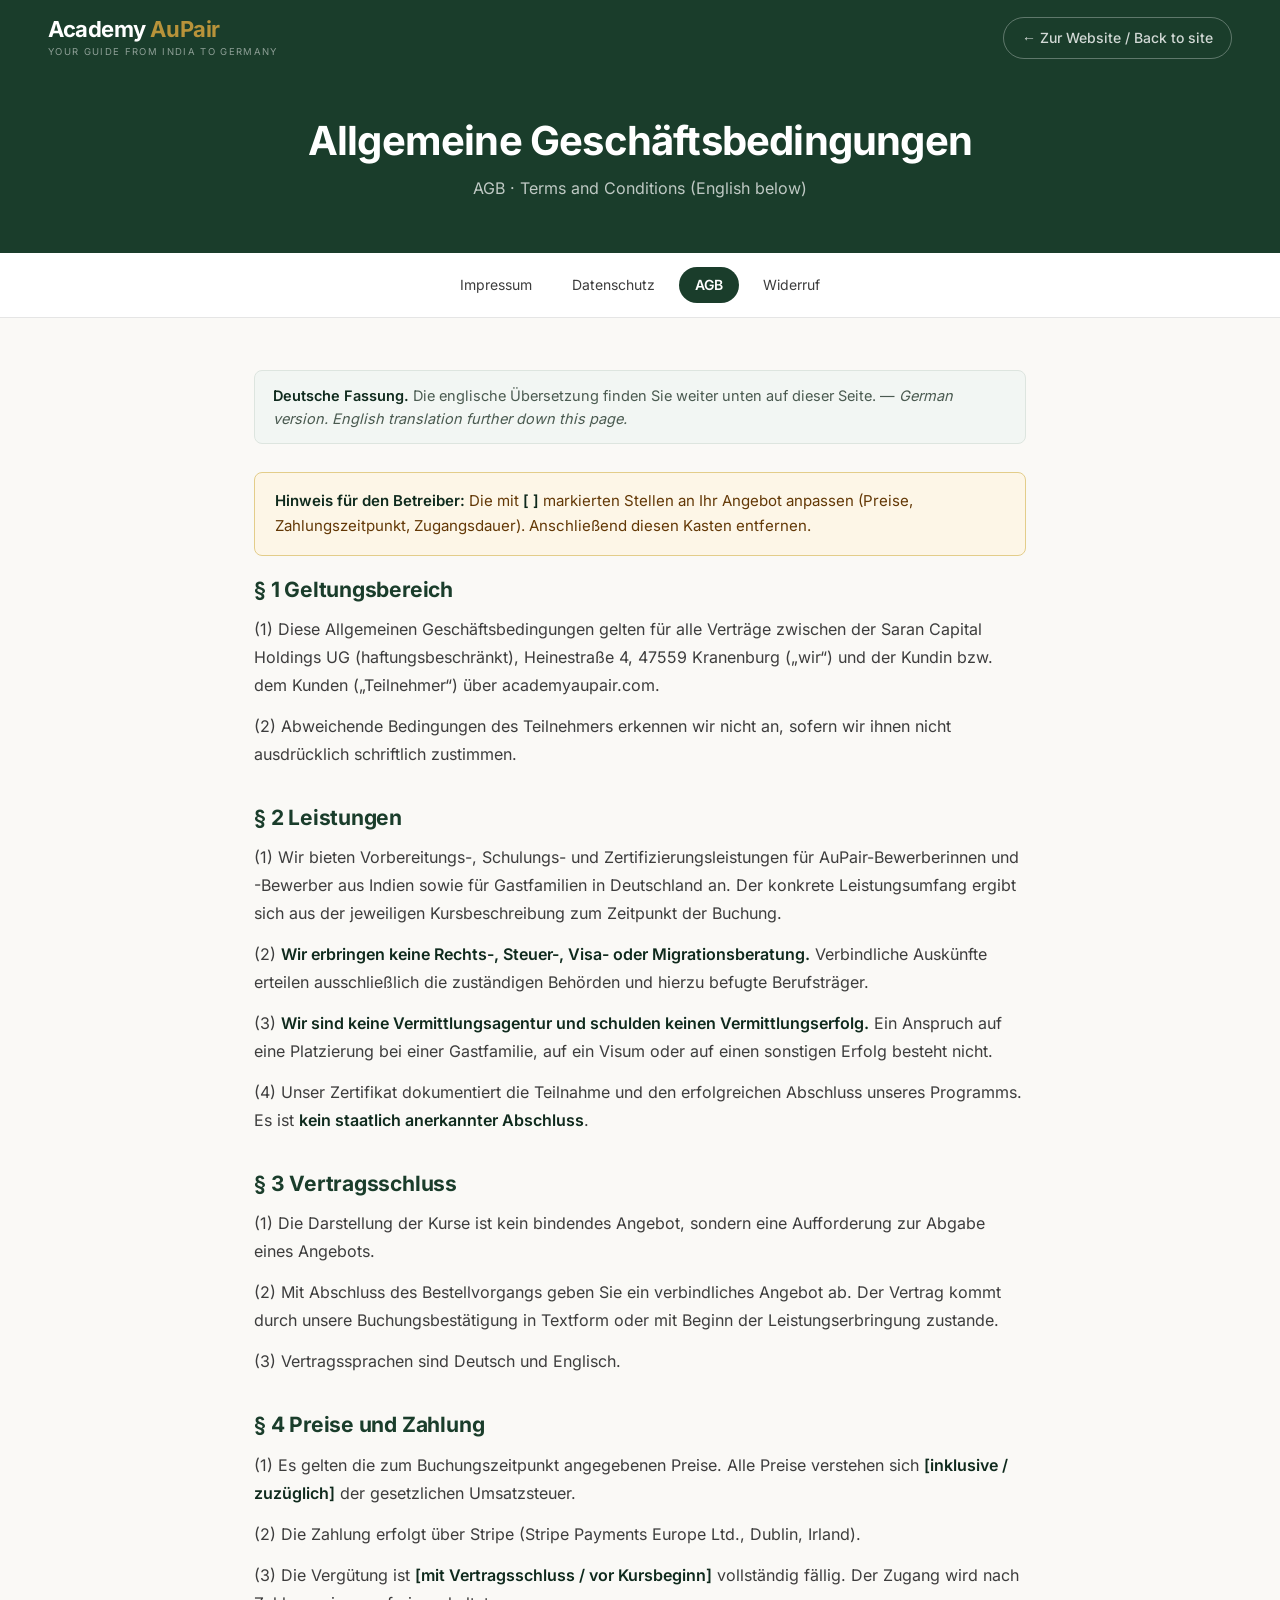
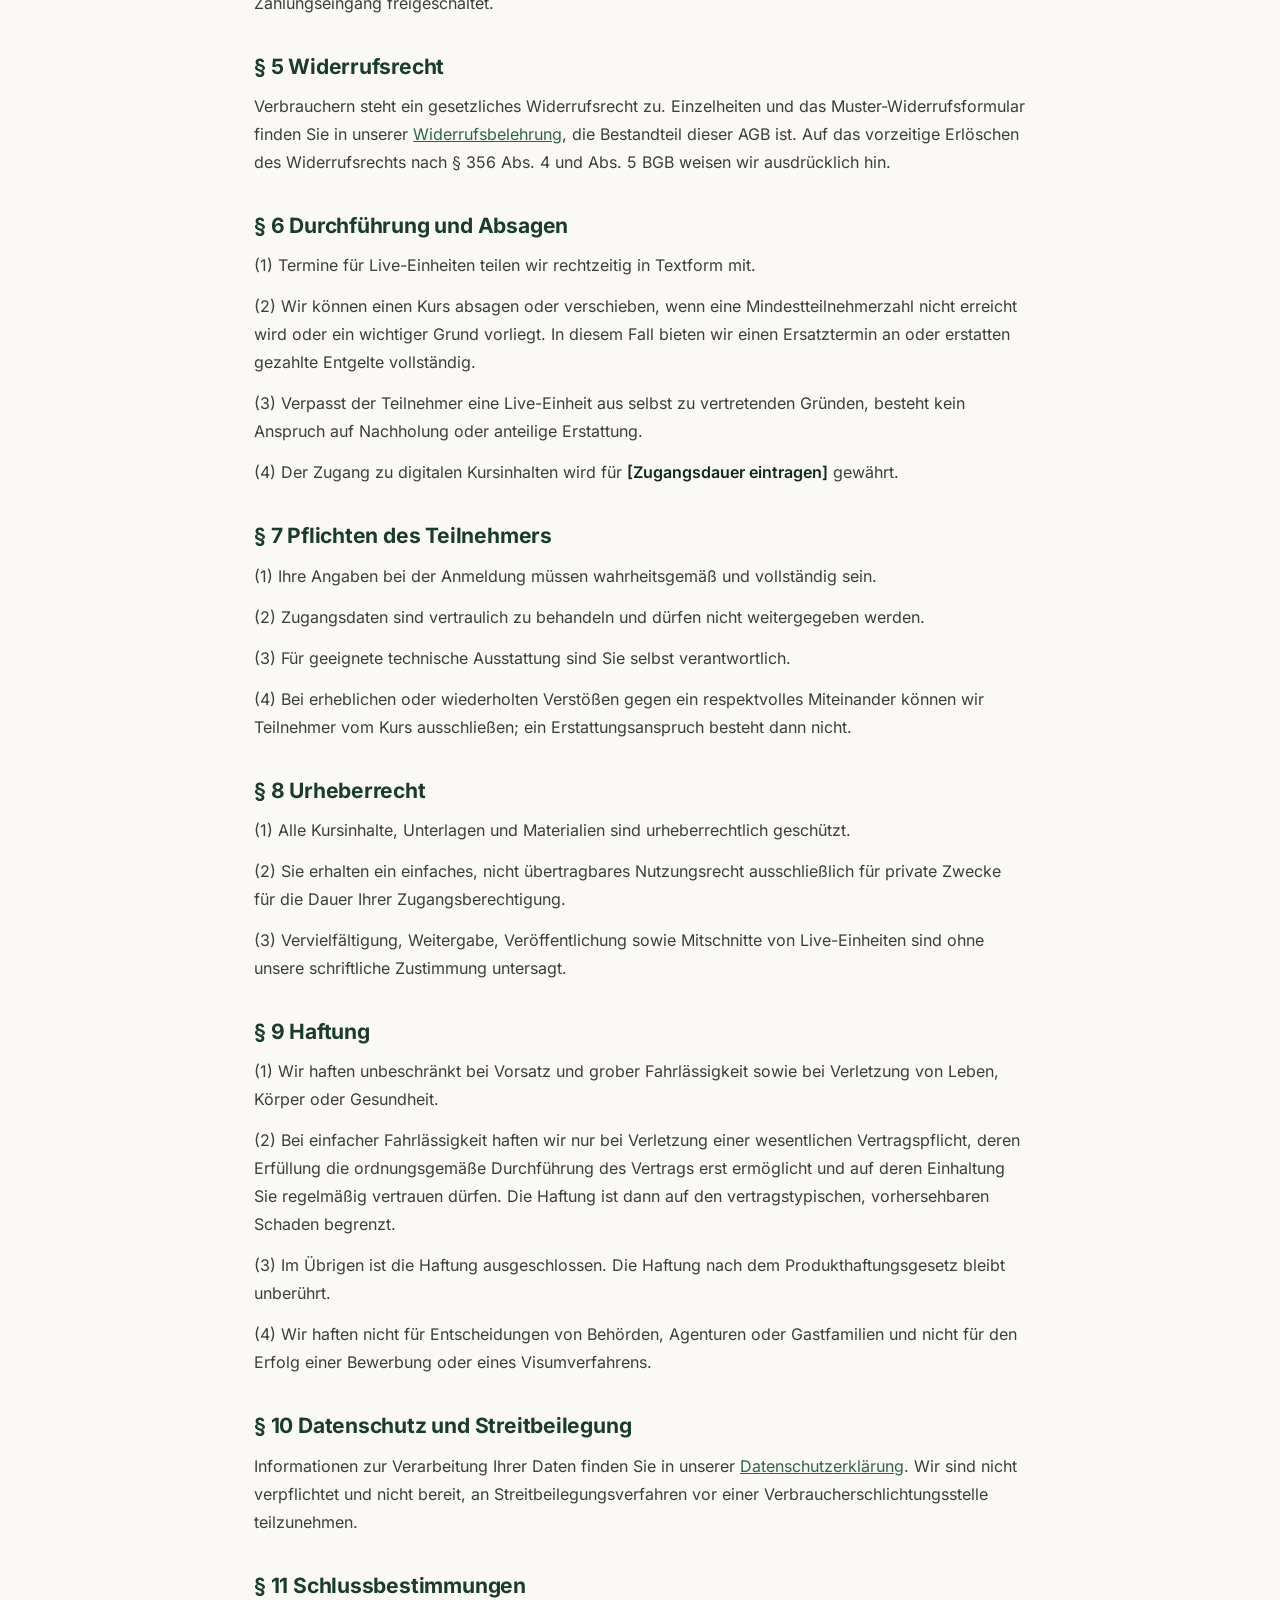
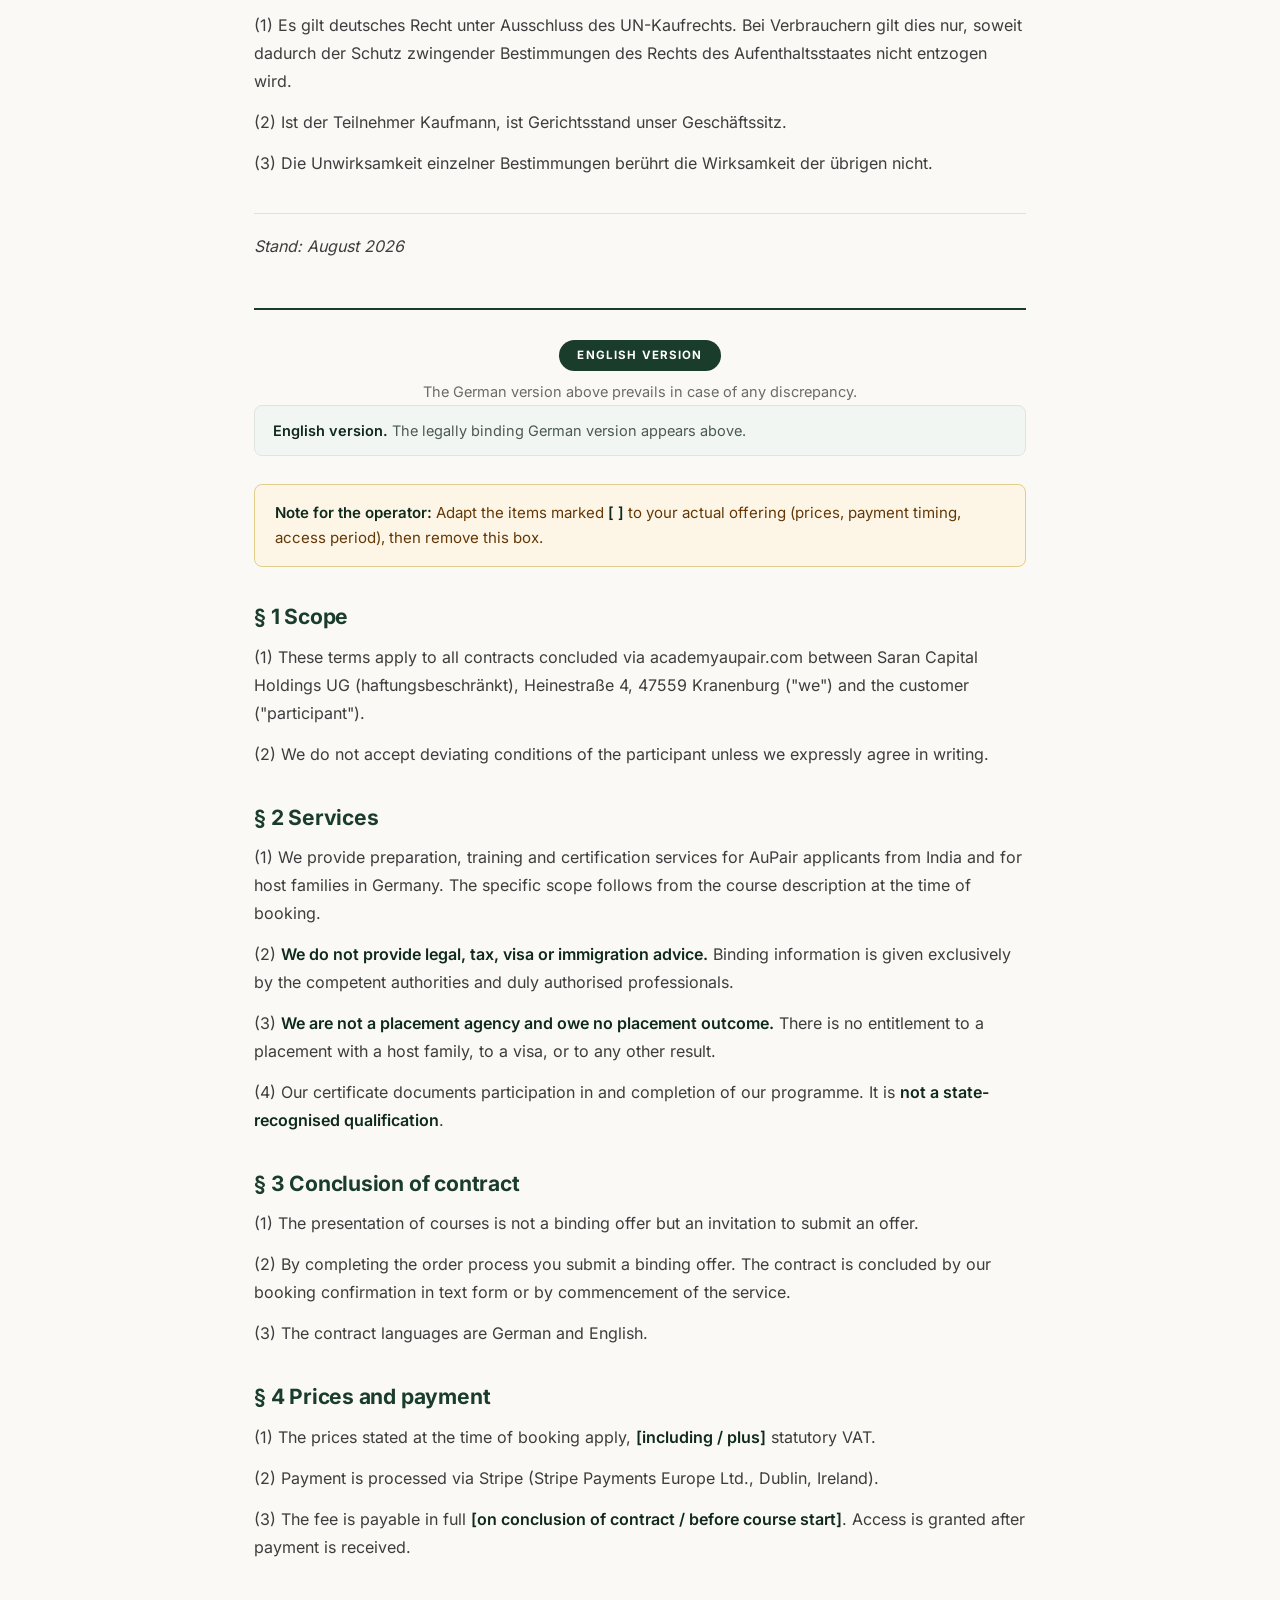
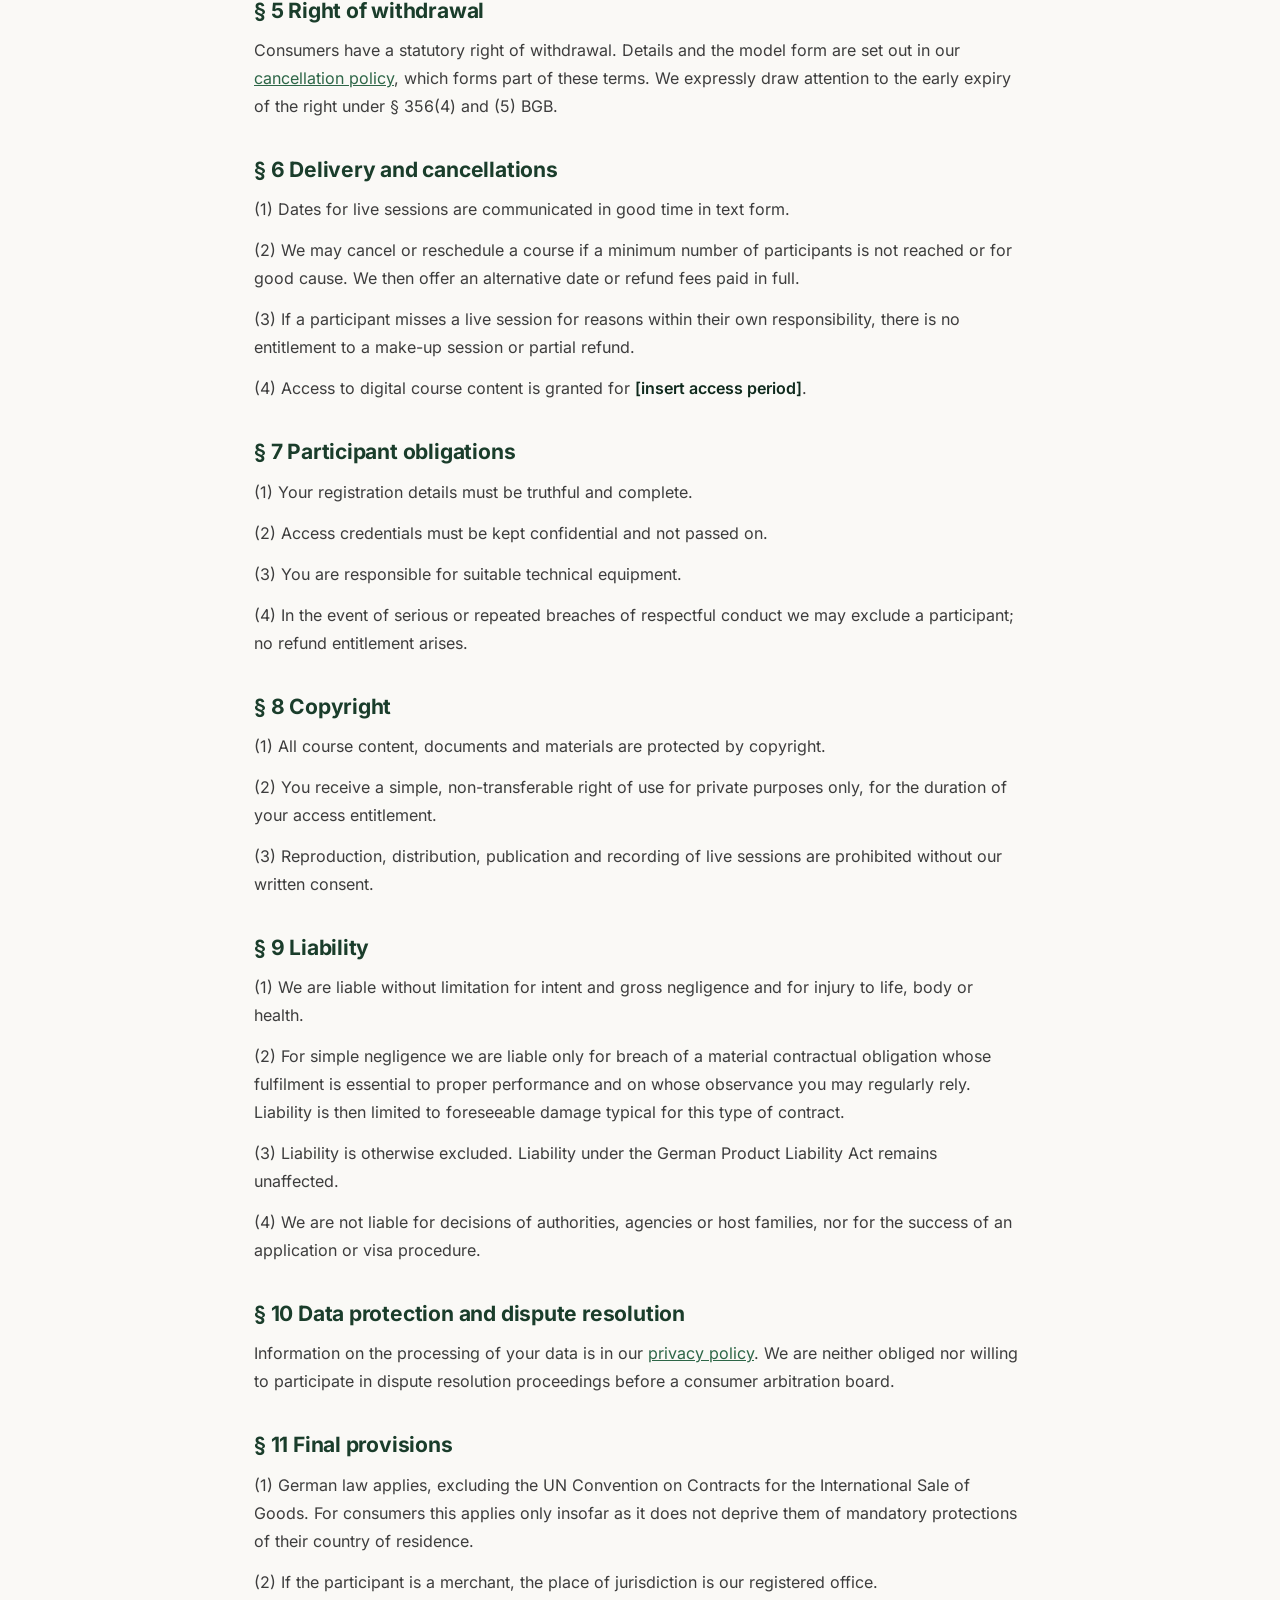
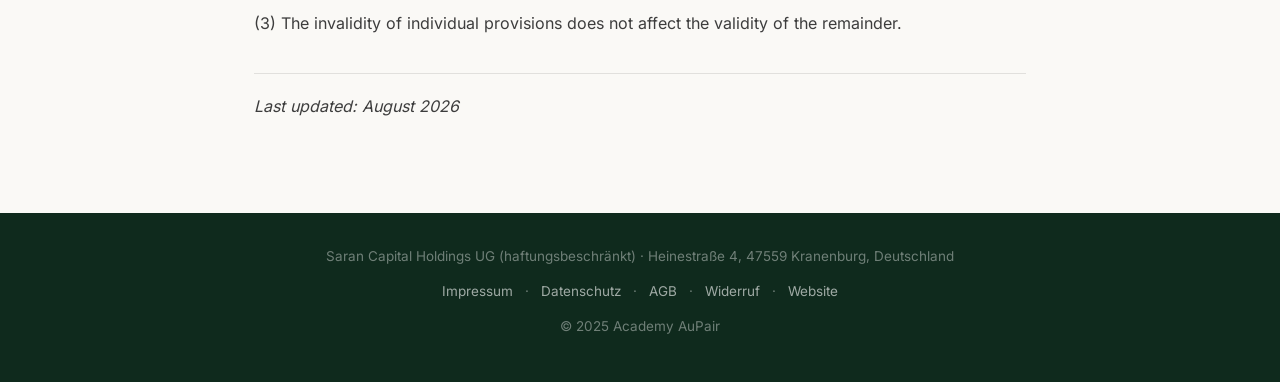
==== agb.html @ ecfc8b79 "Add files via upload" ====
<!DOCTYPE html>
<html lang="de">
<head>
<meta charset="UTF-8">
<meta name="viewport" content="width=device-width, initial-scale=1.0">
<title>Allgemeine Gesch&auml;ftsbedingungen | Academy AuPair</title>
<meta name="robots" content="index, follow">
<link rel="stylesheet" href="legal.css">
</head>
<body>

<div class="topnav">
  <a href="index.html" class="brand">
    <span class="brand-name">Academy <span>AuPair</span></span>
    <span class="brand-sub">Your guide from India to Germany</span>
  </a>
  <a href="index.html" class="backlink">&larr; Zur Website / Back to site</a>
</div>

<div class="hero">
  <h1>Allgemeine Gesch&auml;ftsbedingungen</h1>
  <p>AGB &middot; Terms and Conditions (English below)</p>
</div>

<nav class="legal-nav">
    <a href="impressum.html">Impressum</a>
    <a href="privacy.html">Datenschutz</a>
    <a href="agb.html" class="active">AGB</a>
    <a href="widerruf.html">Widerruf</a>
</nav>

<div class="wrap">
<div class="langnote"><strong>Deutsche Fassung.</strong> Die englische &Uuml;bersetzung finden Sie weiter unten auf dieser Seite. &mdash; <em>German version. English translation further down this page.</em></div>

<div class="note"><p><strong>Hinweis f&uuml;r den Betreiber:</strong> Die mit <strong>[ ]</strong> markierten Stellen an Ihr Angebot anpassen (Preise, Zahlungszeitpunkt, Zugangsdauer). Anschlie&szlig;end diesen Kasten entfernen.</p></div>

<h2>&sect; 1 Geltungsbereich</h2>
<p>(1) Diese Allgemeinen Gesch&auml;ftsbedingungen gelten f&uuml;r alle Vertr&auml;ge zwischen der Saran Capital Holdings UG (haftungsbeschr&auml;nkt), Heinestra&szlig;e 4, 47559 Kranenburg (&bdquo;wir&ldquo;) und der Kundin bzw. dem Kunden (&bdquo;Teilnehmer&ldquo;) &uuml;ber academyaupair.com.</p>
<p>(2) Abweichende Bedingungen des Teilnehmers erkennen wir nicht an, sofern wir ihnen nicht ausdr&uuml;cklich schriftlich zustimmen.</p>

<h2>&sect; 2 Leistungen</h2>
<p>(1) Wir bieten Vorbereitungs-, Schulungs- und Zertifizierungsleistungen f&uuml;r AuPair-Bewerberinnen und -Bewerber aus Indien sowie f&uuml;r Gastfamilien in Deutschland an. Der konkrete Leistungsumfang ergibt sich aus der jeweiligen Kursbeschreibung zum Zeitpunkt der Buchung.</p>
<p>(2) <strong>Wir erbringen keine Rechts-, Steuer-, Visa- oder Migrationsberatung.</strong> Verbindliche Ausk&uuml;nfte erteilen ausschlie&szlig;lich die zust&auml;ndigen Beh&ouml;rden und hierzu befugte Berufstr&auml;ger.</p>
<p>(3) <strong>Wir sind keine Vermittlungsagentur und schulden keinen Vermittlungserfolg.</strong> Ein Anspruch auf eine Platzierung bei einer Gastfamilie, auf ein Visum oder auf einen sonstigen Erfolg besteht nicht.</p>
<p>(4) Unser Zertifikat dokumentiert die Teilnahme und den erfolgreichen Abschluss unseres Programms. Es ist <strong>kein staatlich anerkannter Abschluss</strong>.</p>

<h2>&sect; 3 Vertragsschluss</h2>
<p>(1) Die Darstellung der Kurse ist kein bindendes Angebot, sondern eine Aufforderung zur Abgabe eines Angebots.</p>
<p>(2) Mit Abschluss des Bestellvorgangs geben Sie ein verbindliches Angebot ab. Der Vertrag kommt durch unsere Buchungsbest&auml;tigung in Textform oder mit Beginn der Leistungserbringung zustande.</p>
<p>(3) Vertragssprachen sind Deutsch und Englisch.</p>

<h2>&sect; 4 Preise und Zahlung</h2>
<p>(1) Es gelten die zum Buchungszeitpunkt angegebenen Preise. Alle Preise verstehen sich <strong>[inklusive / zuz&uuml;glich]</strong> der gesetzlichen Umsatzsteuer.</p>
<p>(2) Die Zahlung erfolgt &uuml;ber Stripe (Stripe Payments Europe Ltd., Dublin, Irland).</p>
<p>(3) Die Verg&uuml;tung ist <strong>[mit Vertragsschluss / vor Kursbeginn]</strong> vollst&auml;ndig f&auml;llig. Der Zugang wird nach Zahlungseingang freigeschaltet.</p>

<h2>&sect; 5 Widerrufsrecht</h2>
<p>Verbrauchern steht ein gesetzliches Widerrufsrecht zu. Einzelheiten und das Muster-Widerrufsformular finden Sie in unserer <a href="widerruf.html">Widerrufsbelehrung</a>, die Bestandteil dieser AGB ist. Auf das vorzeitige Erl&ouml;schen des Widerrufsrechts nach &sect; 356 Abs. 4 und Abs. 5 BGB weisen wir ausdr&uuml;cklich hin.</p>

<h2>&sect; 6 Durchf&uuml;hrung und Absagen</h2>
<p>(1) Termine f&uuml;r Live-Einheiten teilen wir rechtzeitig in Textform mit.</p>
<p>(2) Wir k&ouml;nnen einen Kurs absagen oder verschieben, wenn eine Mindestteilnehmerzahl nicht erreicht wird oder ein wichtiger Grund vorliegt. In diesem Fall bieten wir einen Ersatztermin an oder erstatten gezahlte Entgelte vollst&auml;ndig.</p>
<p>(3) Verpasst der Teilnehmer eine Live-Einheit aus selbst zu vertretenden Gr&uuml;nden, besteht kein Anspruch auf Nachholung oder anteilige Erstattung.</p>
<p>(4) Der Zugang zu digitalen Kursinhalten wird f&uuml;r <strong>[Zugangsdauer eintragen]</strong> gew&auml;hrt.</p>

<h2>&sect; 7 Pflichten des Teilnehmers</h2>
<p>(1) Ihre Angaben bei der Anmeldung m&uuml;ssen wahrheitsgem&auml;&szlig; und vollst&auml;ndig sein.</p>
<p>(2) Zugangsdaten sind vertraulich zu behandeln und d&uuml;rfen nicht weitergegeben werden.</p>
<p>(3) F&uuml;r geeignete technische Ausstattung sind Sie selbst verantwortlich.</p>
<p>(4) Bei erheblichen oder wiederholten Verst&ouml;&szlig;en gegen ein respektvolles Miteinander k&ouml;nnen wir Teilnehmer vom Kurs ausschlie&szlig;en; ein Erstattungsanspruch besteht dann nicht.</p>

<h2>&sect; 8 Urheberrecht</h2>
<p>(1) Alle Kursinhalte, Unterlagen und Materialien sind urheberrechtlich gesch&uuml;tzt.</p>
<p>(2) Sie erhalten ein einfaches, nicht &uuml;bertragbares Nutzungsrecht ausschlie&szlig;lich f&uuml;r private Zwecke f&uuml;r die Dauer Ihrer Zugangsberechtigung.</p>
<p>(3) Vervielf&auml;ltigung, Weitergabe, Ver&ouml;ffentlichung sowie Mitschnitte von Live-Einheiten sind ohne unsere schriftliche Zustimmung untersagt.</p>

<h2>&sect; 9 Haftung</h2>
<p>(1) Wir haften unbeschr&auml;nkt bei Vorsatz und grober Fahrl&auml;ssigkeit sowie bei Verletzung von Leben, K&ouml;rper oder Gesundheit.</p>
<p>(2) Bei einfacher Fahrl&auml;ssigkeit haften wir nur bei Verletzung einer wesentlichen Vertragspflicht, deren Erf&uuml;llung die ordnungsgem&auml;&szlig;e Durchf&uuml;hrung des Vertrags erst erm&ouml;glicht und auf deren Einhaltung Sie regelm&auml;&szlig;ig vertrauen d&uuml;rfen. Die Haftung ist dann auf den vertragstypischen, vorhersehbaren Schaden begrenzt.</p>
<p>(3) Im &Uuml;brigen ist die Haftung ausgeschlossen. Die Haftung nach dem Produkthaftungsgesetz bleibt unber&uuml;hrt.</p>
<p>(4) Wir haften nicht f&uuml;r Entscheidungen von Beh&ouml;rden, Agenturen oder Gastfamilien und nicht f&uuml;r den Erfolg einer Bewerbung oder eines Visumverfahrens.</p>

<h2>&sect; 10 Datenschutz und Streitbeilegung</h2>
<p>Informationen zur Verarbeitung Ihrer Daten finden Sie in unserer <a href="privacy.html">Datenschutzerkl&auml;rung</a>. Wir sind nicht verpflichtet und nicht bereit, an Streitbeilegungsverfahren vor einer Verbraucherschlichtungsstelle teilzunehmen.</p>

<h2>&sect; 11 Schlussbestimmungen</h2>
<p>(1) Es gilt deutsches Recht unter Ausschluss des UN-Kaufrechts. Bei Verbrauchern gilt dies nur, soweit dadurch der Schutz zwingender Bestimmungen des Rechts des Aufenthaltsstaates nicht entzogen wird.</p>
<p>(2) Ist der Teilnehmer Kaufmann, ist Gerichtsstand unser Gesch&auml;ftssitz.</p>
<p>(3) Die Unwirksamkeit einzelner Bestimmungen ber&uuml;hrt die Wirksamkeit der &uuml;brigen nicht.</p>

<p class="updated">Stand: August 2026</p>

<div class="divider">
  <div class="divider-badge">English version</div>
  <p>The German version above prevails in case of any discrepancy.</p>
</div>
<div class="langnote"><strong>English version.</strong> The legally binding German version appears above.</div>

<div class="note"><p><strong>Note for the operator:</strong> Adapt the items marked <strong>[ ]</strong> to your actual offering (prices, payment timing, access period), then remove this box.</p></div>

<h2>&sect; 1 Scope</h2>
<p>(1) These terms apply to all contracts concluded via academyaupair.com between Saran Capital Holdings UG (haftungsbeschr&auml;nkt), Heinestra&szlig;e 4, 47559 Kranenburg (&quot;we&quot;) and the customer (&quot;participant&quot;).</p>
<p>(2) We do not accept deviating conditions of the participant unless we expressly agree in writing.</p>

<h2>&sect; 2 Services</h2>
<p>(1) We provide preparation, training and certification services for AuPair applicants from India and for host families in Germany. The specific scope follows from the course description at the time of booking.</p>
<p>(2) <strong>We do not provide legal, tax, visa or immigration advice.</strong> Binding information is given exclusively by the competent authorities and duly authorised professionals.</p>
<p>(3) <strong>We are not a placement agency and owe no placement outcome.</strong> There is no entitlement to a placement with a host family, to a visa, or to any other result.</p>
<p>(4) Our certificate documents participation in and completion of our programme. It is <strong>not a state-recognised qualification</strong>.</p>

<h2>&sect; 3 Conclusion of contract</h2>
<p>(1) The presentation of courses is not a binding offer but an invitation to submit an offer.</p>
<p>(2) By completing the order process you submit a binding offer. The contract is concluded by our booking confirmation in text form or by commencement of the service.</p>
<p>(3) The contract languages are German and English.</p>

<h2>&sect; 4 Prices and payment</h2>
<p>(1) The prices stated at the time of booking apply, <strong>[including / plus]</strong> statutory VAT.</p>
<p>(2) Payment is processed via Stripe (Stripe Payments Europe Ltd., Dublin, Ireland).</p>
<p>(3) The fee is payable in full <strong>[on conclusion of contract / before course start]</strong>. Access is granted after payment is received.</p>

<h2>&sect; 5 Right of withdrawal</h2>
<p>Consumers have a statutory right of withdrawal. Details and the model form are set out in our <a href="widerruf.html">cancellation policy</a>, which forms part of these terms. We expressly draw attention to the early expiry of the right under &sect; 356(4) and (5) BGB.</p>

<h2>&sect; 6 Delivery and cancellations</h2>
<p>(1) Dates for live sessions are communicated in good time in text form.</p>
<p>(2) We may cancel or reschedule a course if a minimum number of participants is not reached or for good cause. We then offer an alternative date or refund fees paid in full.</p>
<p>(3) If a participant misses a live session for reasons within their own responsibility, there is no entitlement to a make-up session or partial refund.</p>
<p>(4) Access to digital course content is granted for <strong>[insert access period]</strong>.</p>

<h2>&sect; 7 Participant obligations</h2>
<p>(1) Your registration details must be truthful and complete.</p>
<p>(2) Access credentials must be kept confidential and not passed on.</p>
<p>(3) You are responsible for suitable technical equipment.</p>
<p>(4) In the event of serious or repeated breaches of respectful conduct we may exclude a participant; no refund entitlement arises.</p>

<h2>&sect; 8 Copyright</h2>
<p>(1) All course content, documents and materials are protected by copyright.</p>
<p>(2) You receive a simple, non-transferable right of use for private purposes only, for the duration of your access entitlement.</p>
<p>(3) Reproduction, distribution, publication and recording of live sessions are prohibited without our written consent.</p>

<h2>&sect; 9 Liability</h2>
<p>(1) We are liable without limitation for intent and gross negligence and for injury to life, body or health.</p>
<p>(2) For simple negligence we are liable only for breach of a material contractual obligation whose fulfilment is essential to proper performance and on whose observance you may regularly rely. Liability is then limited to foreseeable damage typical for this type of contract.</p>
<p>(3) Liability is otherwise excluded. Liability under the German Product Liability Act remains unaffected.</p>
<p>(4) We are not liable for decisions of authorities, agencies or host families, nor for the success of an application or visa procedure.</p>

<h2>&sect; 10 Data protection and dispute resolution</h2>
<p>Information on the processing of your data is in our <a href="privacy.html">privacy policy</a>. We are neither obliged nor willing to participate in dispute resolution proceedings before a consumer arbitration board.</p>

<h2>&sect; 11 Final provisions</h2>
<p>(1) German law applies, excluding the UN Convention on Contracts for the International Sale of Goods. For consumers this applies only insofar as it does not deprive them of mandatory protections of their country of residence.</p>
<p>(2) If the participant is a merchant, the place of jurisdiction is our registered office.</p>
<p>(3) The invalidity of individual provisions does not affect the validity of the remainder.</p>

<p class="updated">Last updated: August 2026</p>

</div>

<footer>
  <p>Saran Capital Holdings UG (haftungsbeschr&auml;nkt) &middot; Heinestra&szlig;e 4, 47559 Kranenburg, Deutschland</p>
  <p>
    <a href="impressum.html">Impressum</a> &middot;
    <a href="privacy.html">Datenschutz</a> &middot;
    <a href="agb.html">AGB</a> &middot;
    <a href="widerruf.html">Widerruf</a> &middot;
    <a href="index.html">Website</a>
  </p>
  <p style="margin-top:12px;">&copy; 2025 Academy AuPair</p>
</footer>

</body>
</html>
---- legal.css ----
:root{
  --green:#1a3d2b; --green-mid:#2d6647; --green-light:#eaf3de; --green-dark:#0f2a1d;
  --gold:#b8933a; --gold-light:#fdf6e7; --gold-dark:#633806;
  --white:#fff; --off-white:#faf9f6;
  --text:#1a1a1a; --text-mid:#3d3d3d; --text-muted:#6b6b6b;
  --border:rgba(0,0,0,0.1); --radius:12px; --radius-sm:8px;
}
@font-face{font-family:'Inter';font-style:normal;font-weight:300;font-display:swap;src:url('fonts/inter-300.woff2') format('woff2');}
@font-face{font-family:'Inter';font-style:normal;font-weight:400;font-display:swap;src:url('fonts/inter-400.woff2') format('woff2');}
@font-face{font-family:'Inter';font-style:normal;font-weight:500;font-display:swap;src:url('fonts/inter-500.woff2') format('woff2');}
@font-face{font-family:'Inter';font-style:normal;font-weight:600;font-display:swap;src:url('fonts/inter-600.woff2') format('woff2');}
@font-face{font-family:'Inter';font-style:normal;font-weight:700;font-display:swap;src:url('fonts/inter-700.woff2') format('woff2');}

*{margin:0;padding:0;box-sizing:border-box;}
body{font-family:'Inter',-apple-system,BlinkMacSystemFont,'Segoe UI',sans-serif;background:var(--off-white);color:var(--text);line-height:1.7;-webkit-font-smoothing:antialiased;}

.topnav{background:var(--green);padding:16px 48px;display:flex;align-items:center;justify-content:space-between;gap:16px;flex-wrap:wrap;}
.brand{display:flex;flex-direction:column;text-decoration:none;}
.brand-name{font-size:22px;font-weight:700;color:#fff;letter-spacing:-0.02em;line-height:1.2;}
.brand-name span{color:var(--gold);}
.brand-sub{font-size:9.5px;letter-spacing:0.14em;text-transform:uppercase;color:rgba(255,255,255,0.5);margin-top:2px;}
.backlink{color:rgba(255,255,255,0.8);text-decoration:none;font-size:14px;font-weight:500;border:1px solid rgba(255,255,255,0.3);padding:8px 18px;border-radius:50px;transition:all .15s;}
.backlink:hover{border-color:var(--gold);color:var(--gold);}

.hero{background:var(--green);padding:40px 48px 52px;text-align:center;}
.hero h1{font-size:clamp(26px,5vw,40px);color:#fff;font-weight:700;letter-spacing:-0.02em;line-height:1.2;margin-bottom:10px;}
.hero p{font-size:16px;color:rgba(255,255,255,0.72);max-width:620px;margin:0 auto;line-height:1.65;}

.legal-nav{background:#fff;border-bottom:1px solid var(--border);padding:14px 24px;display:flex;gap:8px;justify-content:center;flex-wrap:wrap;}
.legal-nav a{font-size:14px;color:var(--text-mid);text-decoration:none;padding:6px 16px;border-radius:50px;transition:all .15s;}
.legal-nav a:hover{background:var(--green-light);color:var(--green);}
.legal-nav a.active{background:var(--green);color:#fff;font-weight:600;}

.wrap{max-width:820px;margin:0 auto;padding:52px 24px 80px;}
.wrap h2{font-size:21px;color:var(--green);margin:36px 0 12px;font-weight:700;line-height:1.3;letter-spacing:-0.01em;}
.wrap h2:first-of-type{margin-top:0;}
.wrap h3{font-size:16.5px;color:var(--green);margin:24px 0 8px;font-weight:700;}
.wrap p{font-size:16px;line-height:1.75;color:var(--text-mid);margin-bottom:13px;}
.wrap ul{margin:0 0 15px 20px;}
.wrap li{font-size:16px;line-height:1.75;color:var(--text-mid);margin-bottom:7px;}
.wrap a{color:var(--green-mid);text-decoration:underline;}
.wrap a:hover{color:var(--gold-dark);}
.wrap strong{color:var(--green-dark);font-weight:600;}

.box{background:var(--green-light);border-left:4px solid var(--green-mid);border-radius:0 8px 8px 0;padding:18px 22px;margin:18px 0;}
.box p{margin-bottom:6px;}
.box p:last-child{margin-bottom:0;}
.note{background:var(--gold-light);border:1px solid #e3cd8a;border-radius:8px;padding:16px 20px;margin:20px 0;}
.note p{font-size:15px;color:var(--gold-dark);margin-bottom:0;line-height:1.65;}
.langnote{background:#f2f6f3;border:1px solid #dde5df;border-radius:8px;padding:13px 18px;margin:0 0 28px;font-size:14.5px;color:#4a5a50;line-height:1.6;}

table{width:100%;border-collapse:collapse;margin:16px 0 22px;font-size:15px;}
th{background:var(--green);color:#fff;text-align:left;padding:10px 13px;font-weight:600;font-size:14px;}
td{padding:10px 13px;border-bottom:1px solid #e6ebe7;color:var(--text-mid);line-height:1.6;vertical-align:top;}
tr:nth-child(even) td{background:#f6f9f7;}

.divider{border-top:2px solid var(--green);margin:48px 0 0;padding:30px 0 0;text-align:center;}
.divider-badge{display:inline-block;background:var(--green);color:#fff;font-size:11.5px;font-weight:700;letter-spacing:0.1em;text-transform:uppercase;padding:6px 18px;border-radius:50px;margin-bottom:8px;}
.divider p{font-size:14.5px;color:var(--text-muted);margin:0;}

.updated{font-size:14px;color:var(--text-muted);font-style:italic;margin-top:36px;padding-top:18px;border-top:1px solid var(--border);}

footer{background:var(--green-dark);padding:32px 24px;text-align:center;}
footer p{font-size:13.5px;color:rgba(255,255,255,0.4);margin-bottom:12px;}
footer a{color:rgba(255,255,255,0.6);text-decoration:none;font-size:13.5px;margin:0 8px;}
footer a:hover{color:var(--gold);}

@media(max-width:768px){
  .topnav{padding:14px 16px;}
  .hero{padding:28px 16px 36px;}
  .wrap{padding:32px 16px 56px;}
  .wrap h2{font-size:19px;}
  .wrap p,.wrap li{font-size:15.5px;}
  table{font-size:13.5px;}
  th,td{padding:8px 9px;}
  .legal-nav{padding:12px 10px;gap:5px;}
  .legal-nav a{font-size:13px;padding:5px 12px;}
}
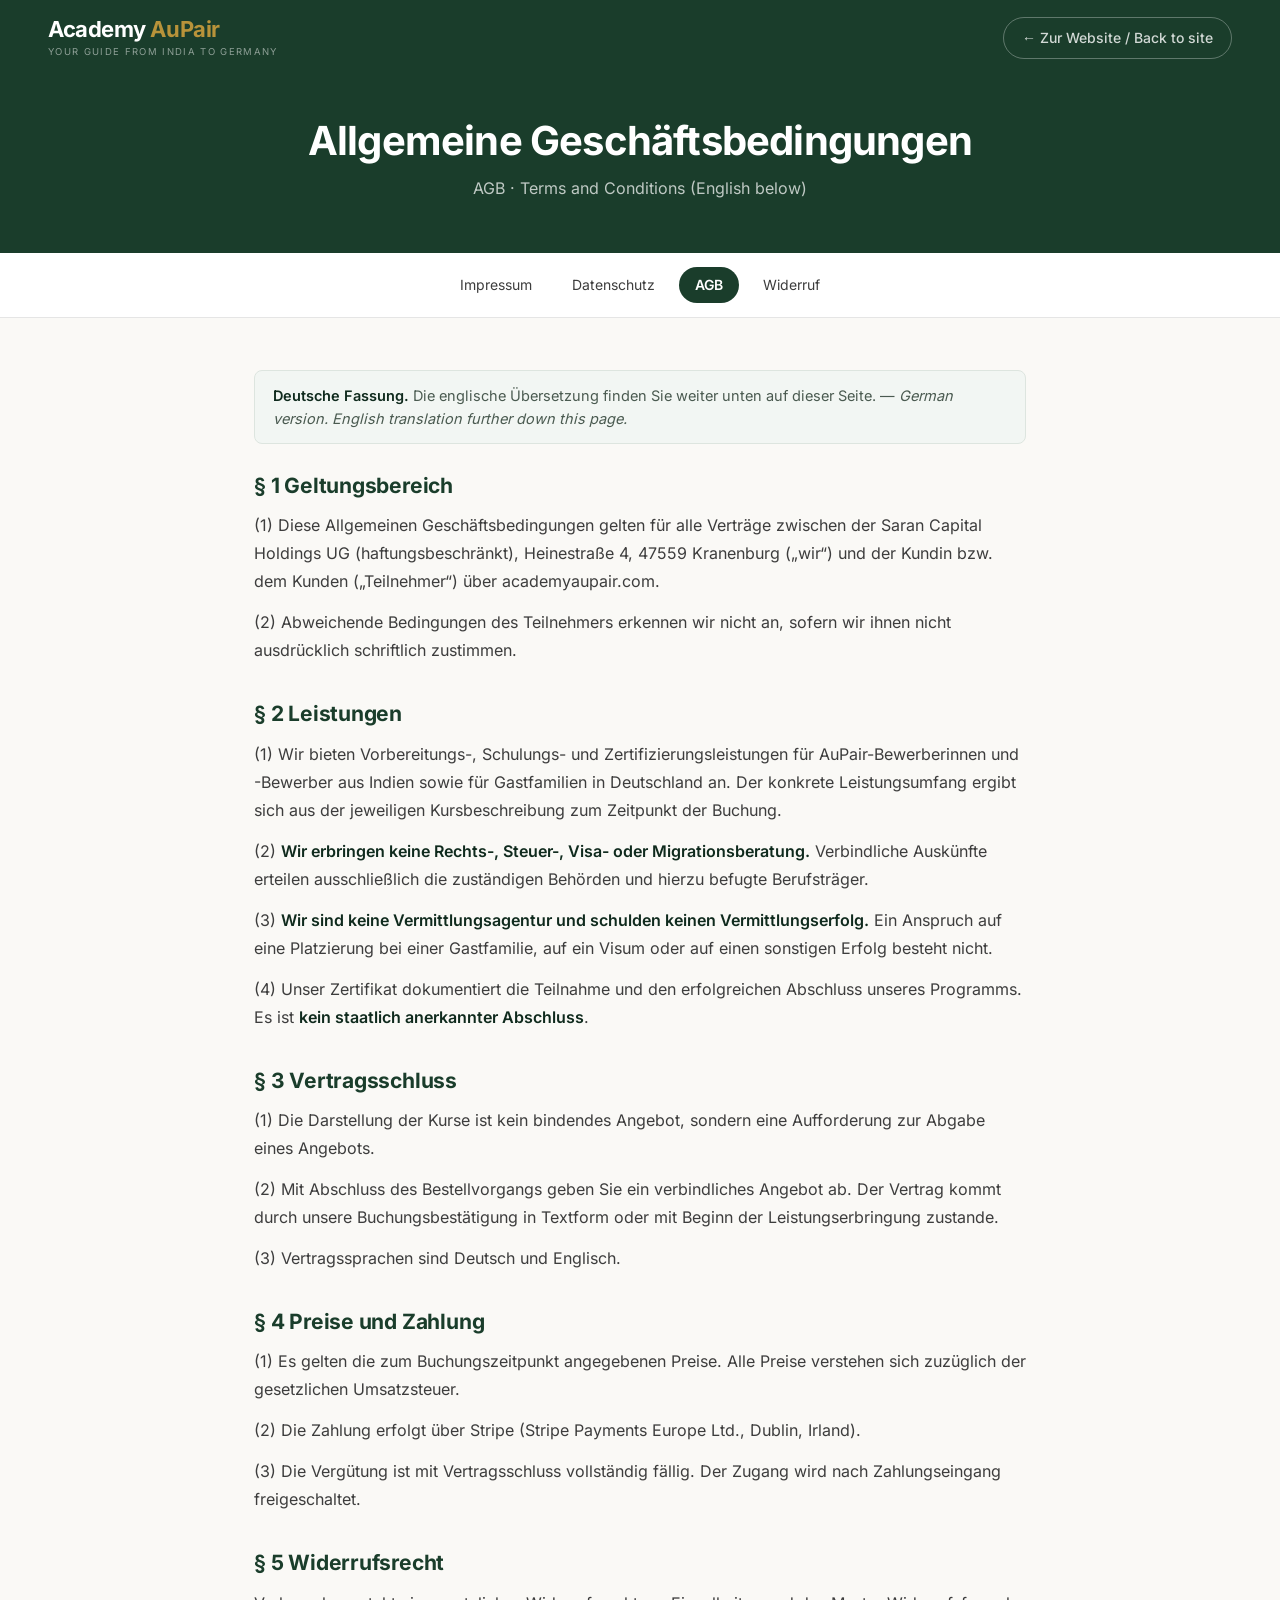
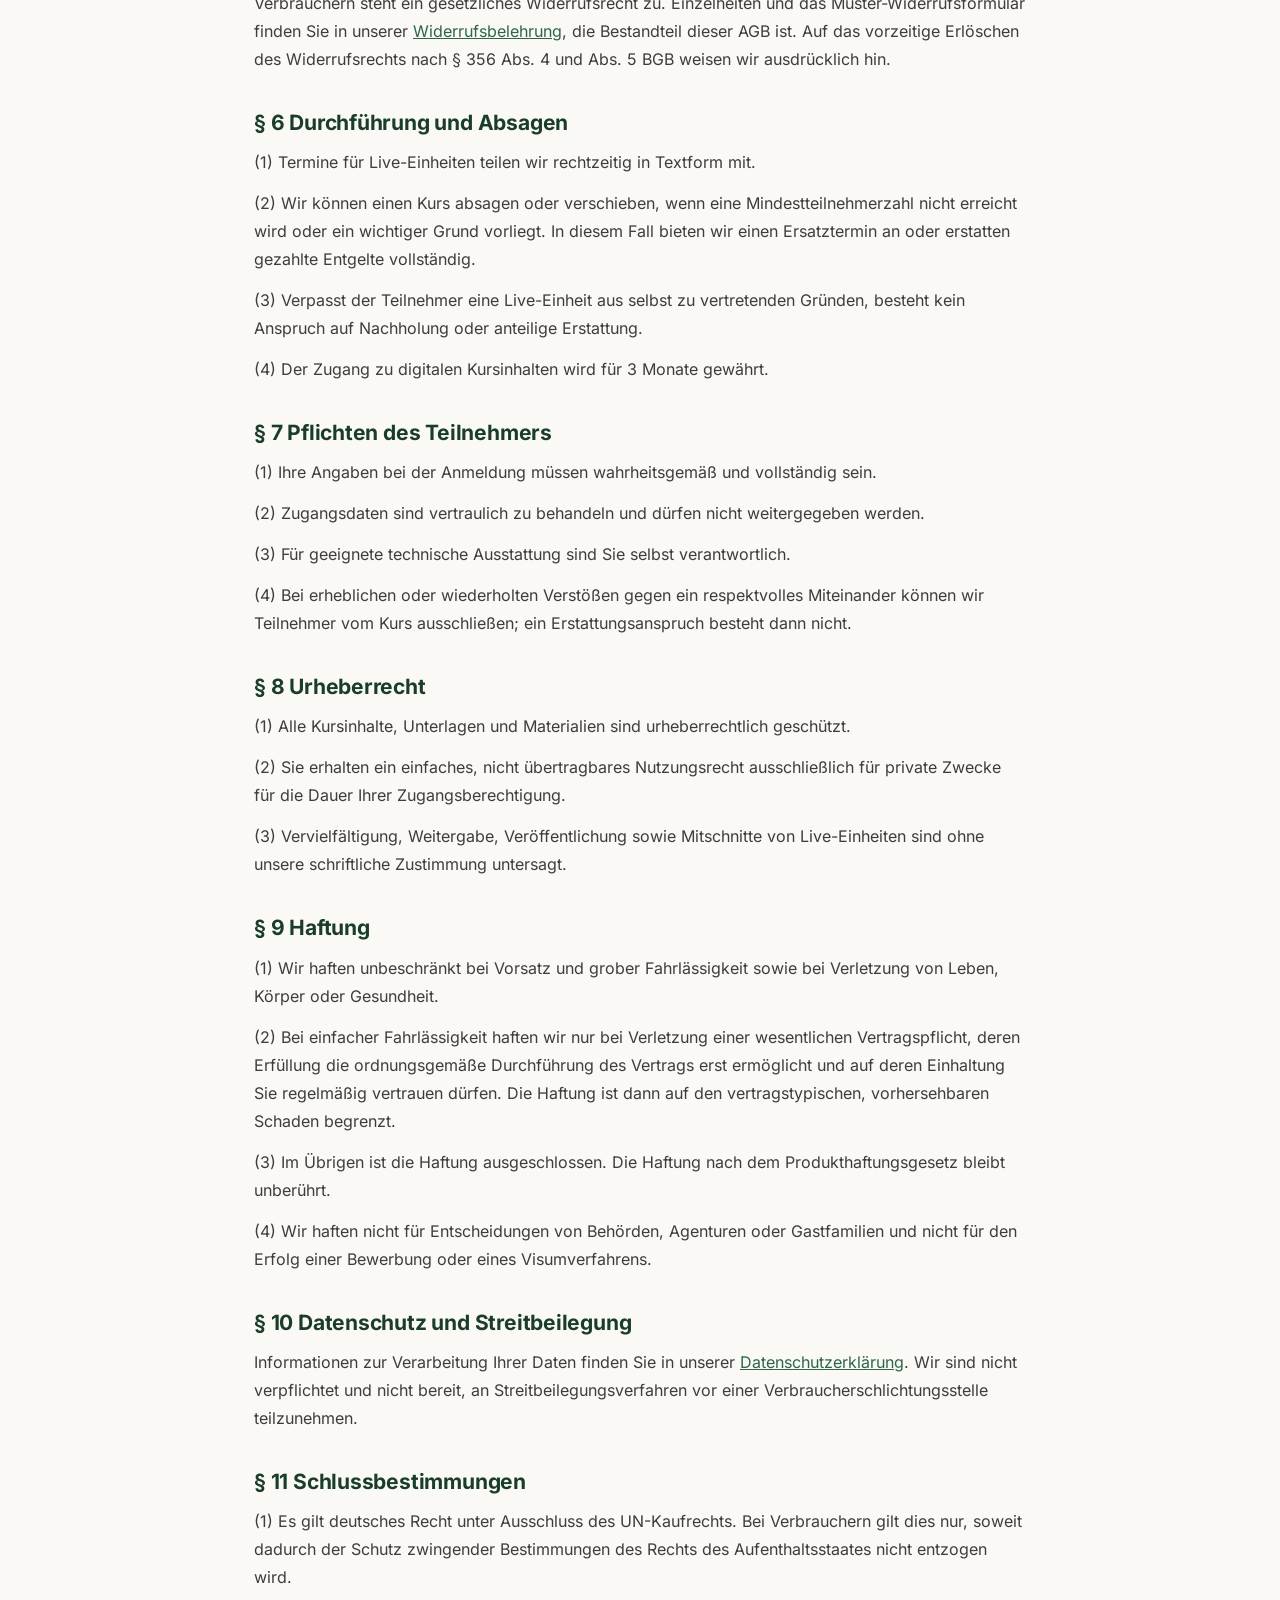
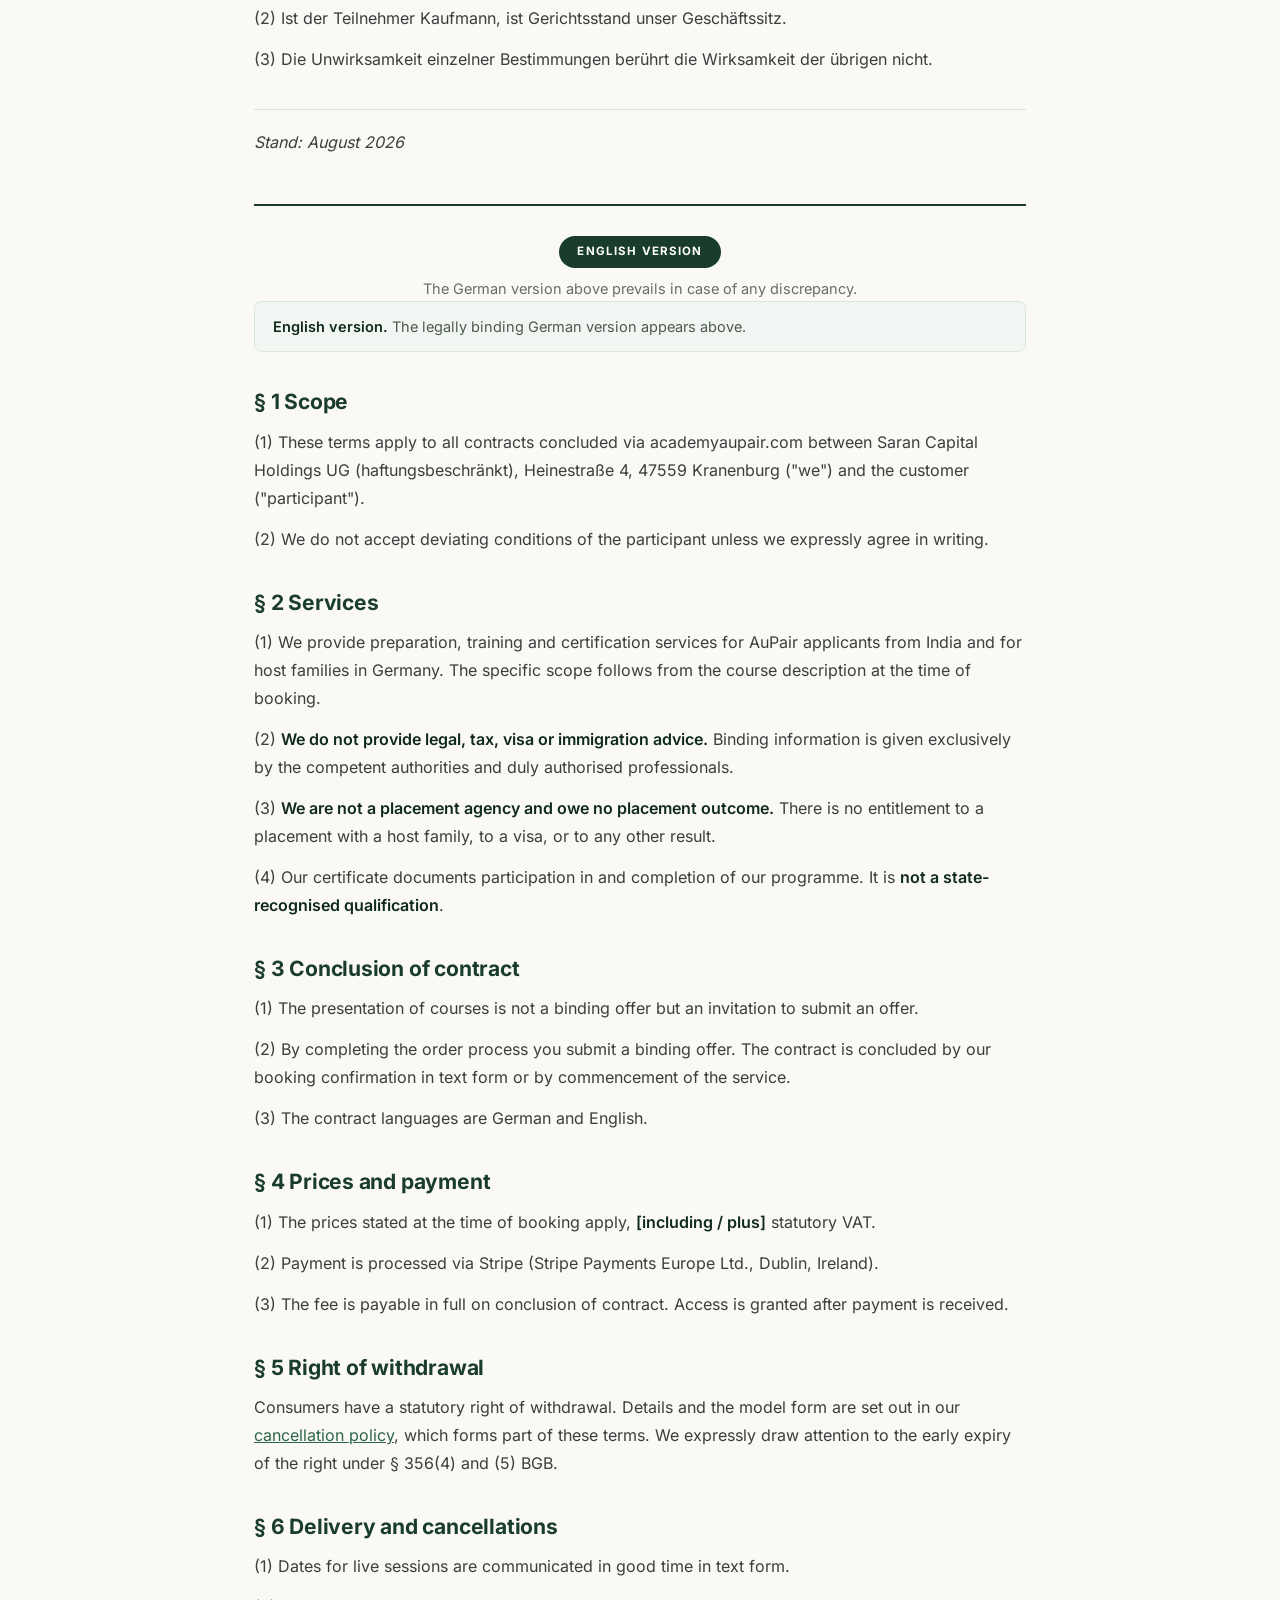
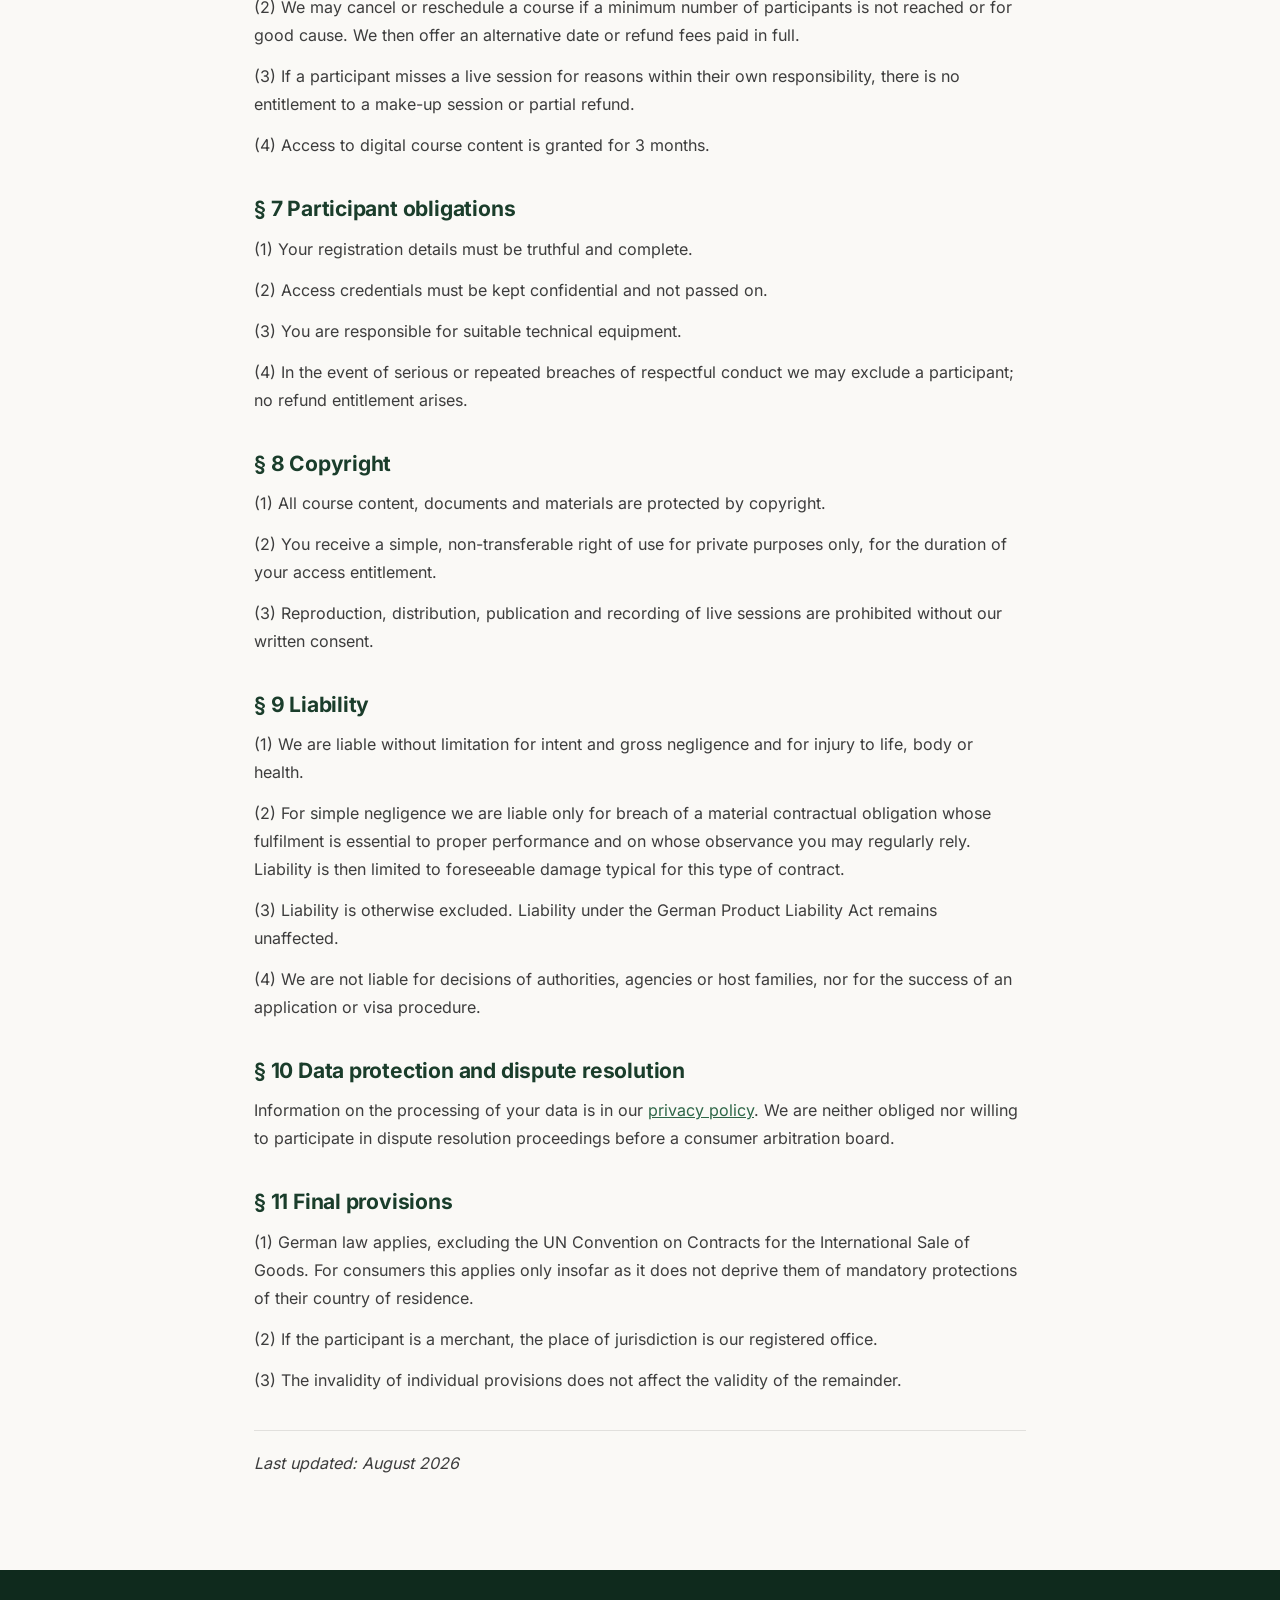
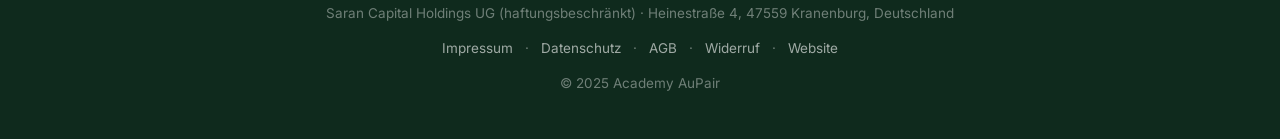
==== commit 02a8ec7c: "Update agb.html" ====
--- a/agb.html
+++ b/agb.html
@@ -32,8 +32,6 @@
 <div class="wrap">
 <div class="langnote"><strong>Deutsche Fassung.</strong> Die englische &Uuml;bersetzung finden Sie weiter unten auf dieser Seite. &mdash; <em>German version. English translation further down this page.</em></div>
 
-<div class="note"><p><strong>Hinweis f&uuml;r den Betreiber:</strong> Die mit <strong>[ ]</strong> markierten Stellen an Ihr Angebot anpassen (Preise, Zahlungszeitpunkt, Zugangsdauer). Anschlie&szlig;end diesen Kasten entfernen.</p></div>
-
 <h2>&sect; 1 Geltungsbereich</h2>
 <p>(1) Diese Allgemeinen Gesch&auml;ftsbedingungen gelten f&uuml;r alle Vertr&auml;ge zwischen der Saran Capital Holdings UG (haftungsbeschr&auml;nkt), Heinestra&szlig;e 4, 47559 Kranenburg (&bdquo;wir&ldquo;) und der Kundin bzw. dem Kunden (&bdquo;Teilnehmer&ldquo;) &uuml;ber academyaupair.com.</p>
 <p>(2) Abweichende Bedingungen des Teilnehmers erkennen wir nicht an, sofern wir ihnen nicht ausdr&uuml;cklich schriftlich zustimmen.</p>
@@ -50,9 +48,9 @@
 <p>(3) Vertragssprachen sind Deutsch und Englisch.</p>
 
 <h2>&sect; 4 Preise und Zahlung</h2>
-<p>(1) Es gelten die zum Buchungszeitpunkt angegebenen Preise. Alle Preise verstehen sich <strong>[inklusive / zuz&uuml;glich]</strong> der gesetzlichen Umsatzsteuer.</p>
+<p>(1) Es gelten die zum Buchungszeitpunkt angegebenen Preise. Alle Preise verstehen sich zuz&uuml;glich der gesetzlichen Umsatzsteuer.</p>
 <p>(2) Die Zahlung erfolgt &uuml;ber Stripe (Stripe Payments Europe Ltd., Dublin, Irland).</p>
-<p>(3) Die Verg&uuml;tung ist <strong>[mit Vertragsschluss / vor Kursbeginn]</strong> vollst&auml;ndig f&auml;llig. Der Zugang wird nach Zahlungseingang freigeschaltet.</p>
+<p>(3) Die Verg&uuml;tung ist mit Vertragsschluss vollst&auml;ndig f&auml;llig. Der Zugang wird nach Zahlungseingang freigeschaltet.</p>
 
 <h2>&sect; 5 Widerrufsrecht</h2>
 <p>Verbrauchern steht ein gesetzliches Widerrufsrecht zu. Einzelheiten und das Muster-Widerrufsformular finden Sie in unserer <a href="widerruf.html">Widerrufsbelehrung</a>, die Bestandteil dieser AGB ist. Auf das vorzeitige Erl&ouml;schen des Widerrufsrechts nach &sect; 356 Abs. 4 und Abs. 5 BGB weisen wir ausdr&uuml;cklich hin.</p>
@@ -61,7 +59,7 @@
 <p>(1) Termine f&uuml;r Live-Einheiten teilen wir rechtzeitig in Textform mit.</p>
 <p>(2) Wir k&ouml;nnen einen Kurs absagen oder verschieben, wenn eine Mindestteilnehmerzahl nicht erreicht wird oder ein wichtiger Grund vorliegt. In diesem Fall bieten wir einen Ersatztermin an oder erstatten gezahlte Entgelte vollst&auml;ndig.</p>
 <p>(3) Verpasst der Teilnehmer eine Live-Einheit aus selbst zu vertretenden Gr&uuml;nden, besteht kein Anspruch auf Nachholung oder anteilige Erstattung.</p>
-<p>(4) Der Zugang zu digitalen Kursinhalten wird f&uuml;r <strong>[Zugangsdauer eintragen]</strong> gew&auml;hrt.</p>
+<p>(4) Der Zugang zu digitalen Kursinhalten wird f&uuml;r 3 Monate gew&auml;hrt.</p>
 
 <h2>&sect; 7 Pflichten des Teilnehmers</h2>
 <p>(1) Ihre Angaben bei der Anmeldung m&uuml;ssen wahrheitsgem&auml;&szlig; und vollst&auml;ndig sein.</p>
@@ -96,8 +94,6 @@
 </div>
 <div class="langnote"><strong>English version.</strong> The legally binding German version appears above.</div>
 
-<div class="note"><p><strong>Note for the operator:</strong> Adapt the items marked <strong>[ ]</strong> to your actual offering (prices, payment timing, access period), then remove this box.</p></div>
-
 <h2>&sect; 1 Scope</h2>
 <p>(1) These terms apply to all contracts concluded via academyaupair.com between Saran Capital Holdings UG (haftungsbeschr&auml;nkt), Heinestra&szlig;e 4, 47559 Kranenburg (&quot;we&quot;) and the customer (&quot;participant&quot;).</p>
 <p>(2) We do not accept deviating conditions of the participant unless we expressly agree in writing.</p>
@@ -116,7 +112,7 @@
 <h2>&sect; 4 Prices and payment</h2>
 <p>(1) The prices stated at the time of booking apply, <strong>[including / plus]</strong> statutory VAT.</p>
 <p>(2) Payment is processed via Stripe (Stripe Payments Europe Ltd., Dublin, Ireland).</p>
-<p>(3) The fee is payable in full <strong>[on conclusion of contract / before course start]</strong>. Access is granted after payment is received.</p>
+<p>(3) The fee is payable in full on conclusion of contract. Access is granted after payment is received.</p>
 
 <h2>&sect; 5 Right of withdrawal</h2>
 <p>Consumers have a statutory right of withdrawal. Details and the model form are set out in our <a href="widerruf.html">cancellation policy</a>, which forms part of these terms. We expressly draw attention to the early expiry of the right under &sect; 356(4) and (5) BGB.</p>
@@ -125,7 +121,7 @@
 <p>(1) Dates for live sessions are communicated in good time in text form.</p>
 <p>(2) We may cancel or reschedule a course if a minimum number of participants is not reached or for good cause. We then offer an alternative date or refund fees paid in full.</p>
 <p>(3) If a participant misses a live session for reasons within their own responsibility, there is no entitlement to a make-up session or partial refund.</p>
-<p>(4) Access to digital course content is granted for <strong>[insert access period]</strong>.</p>
+<p>(4) Access to digital course content is granted for 3 months.</p>
 
 <h2>&sect; 7 Participant obligations</h2>
 <p>(1) Your registration details must be truthful and complete.</p>
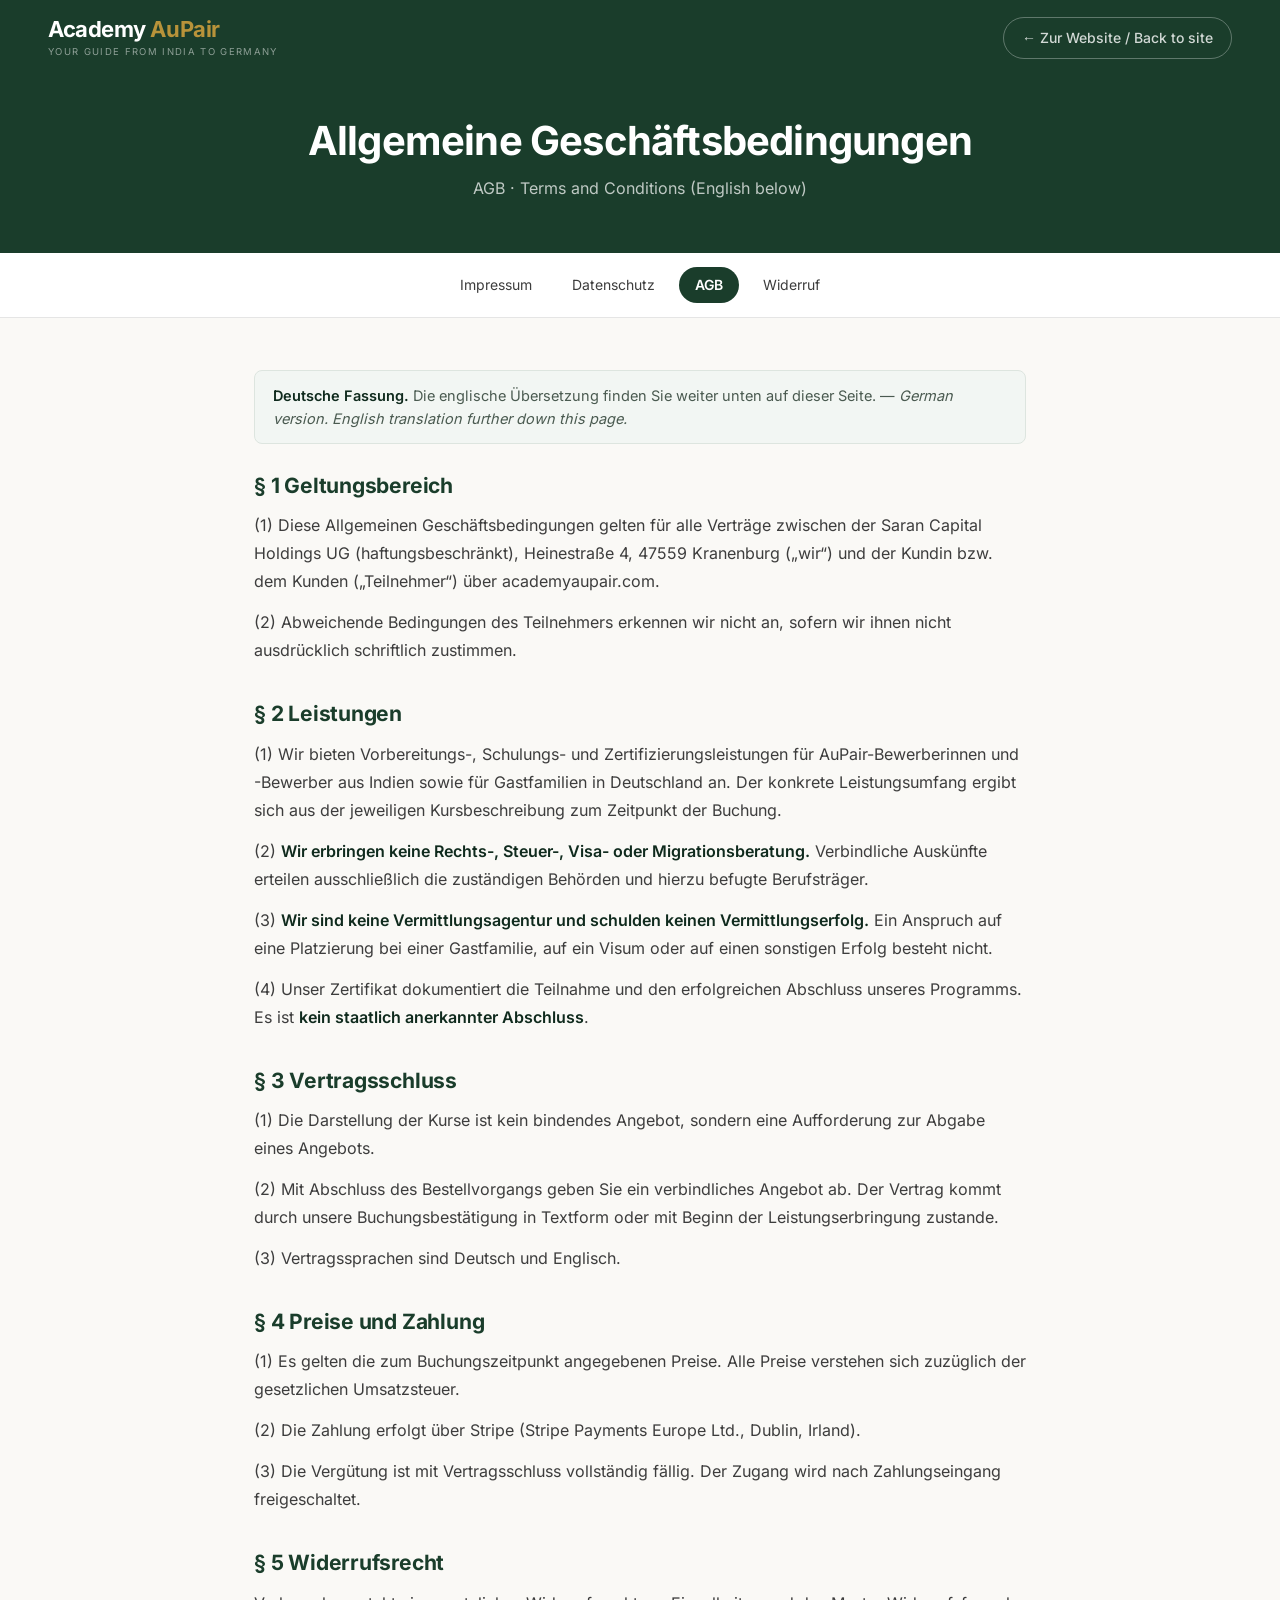
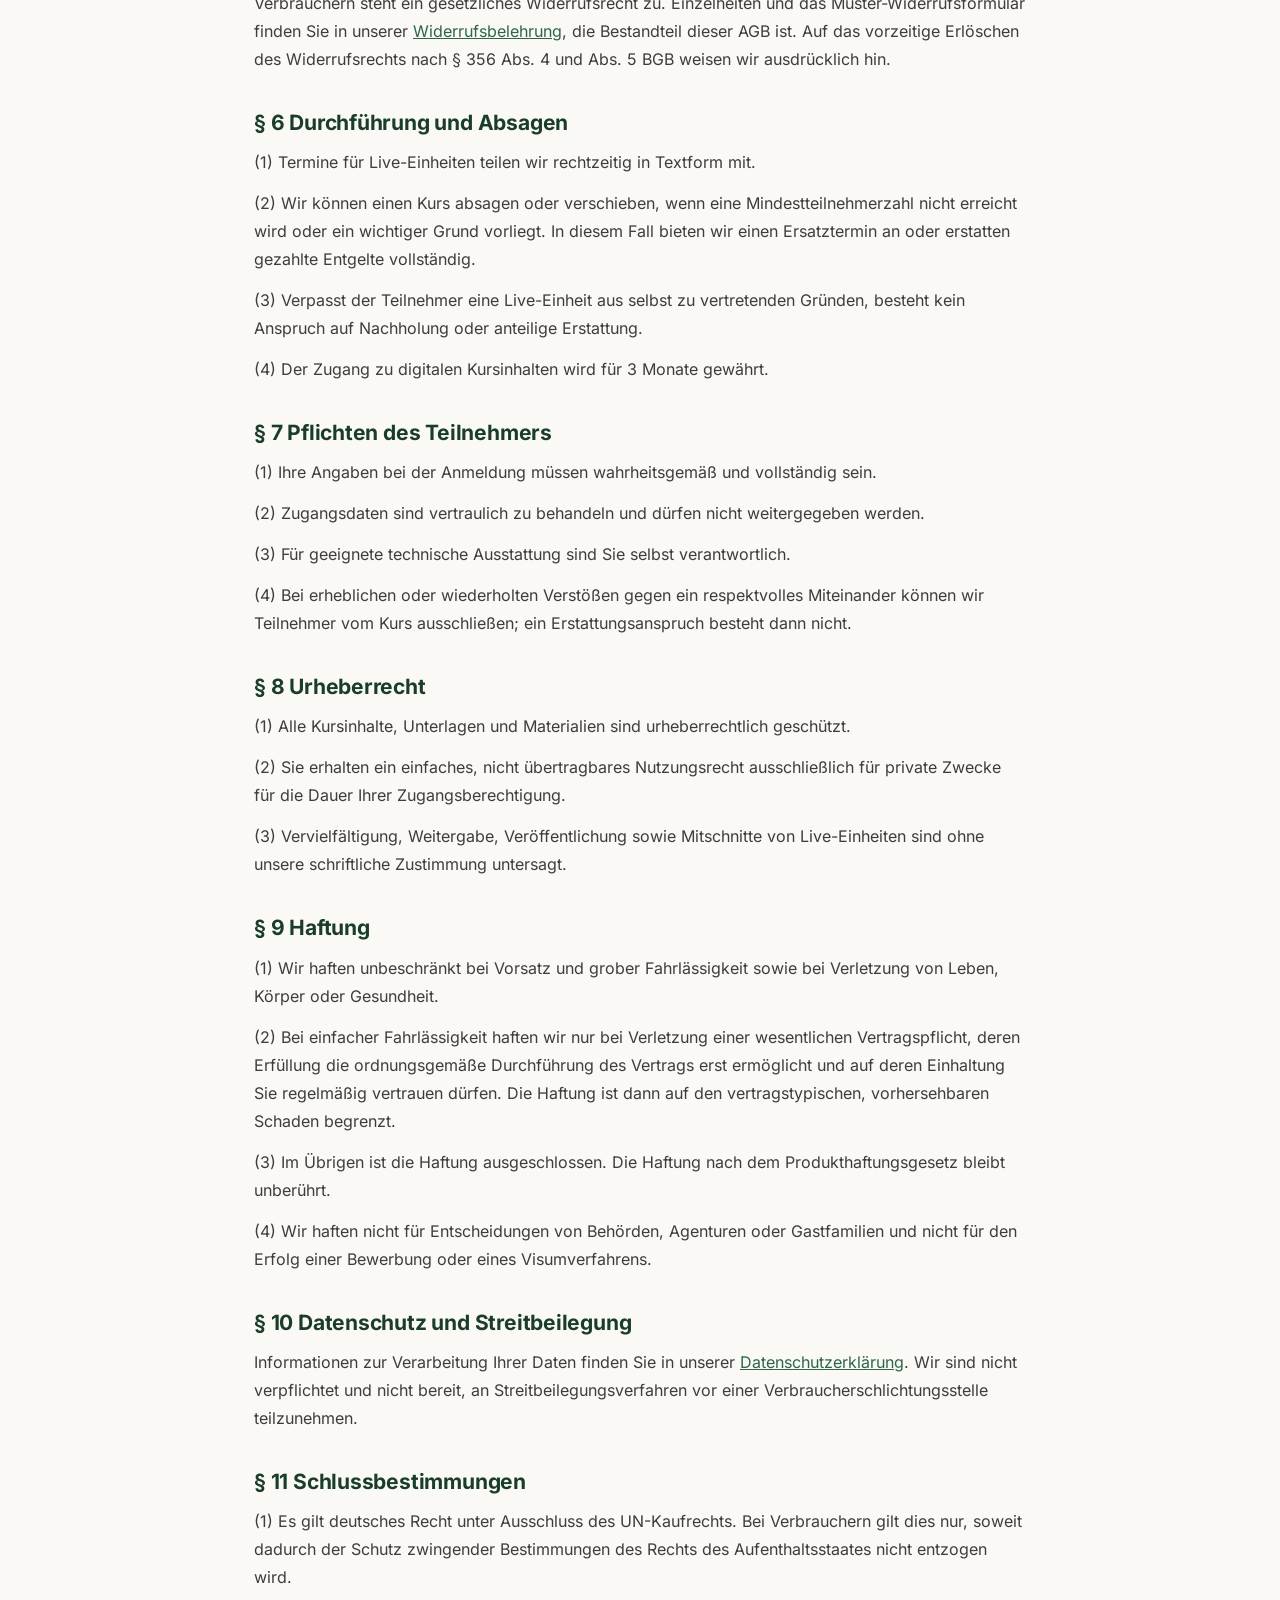
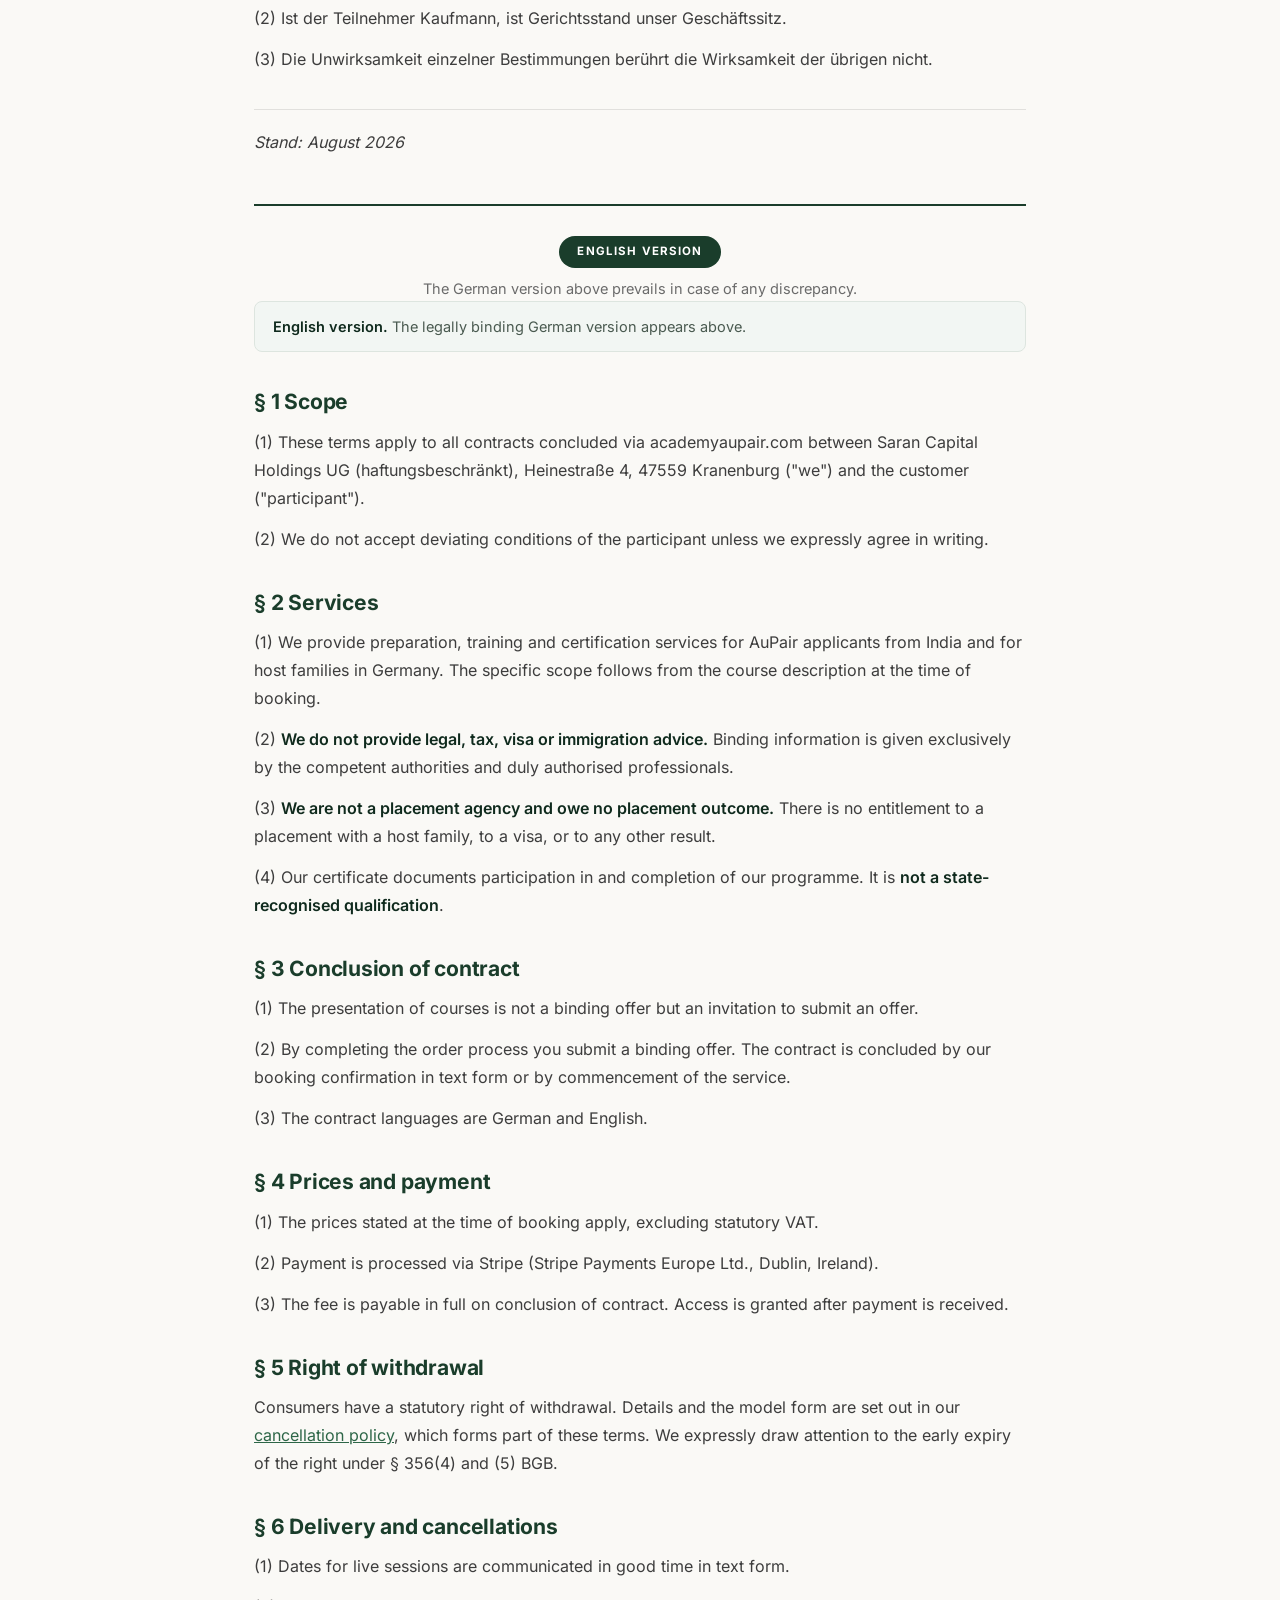
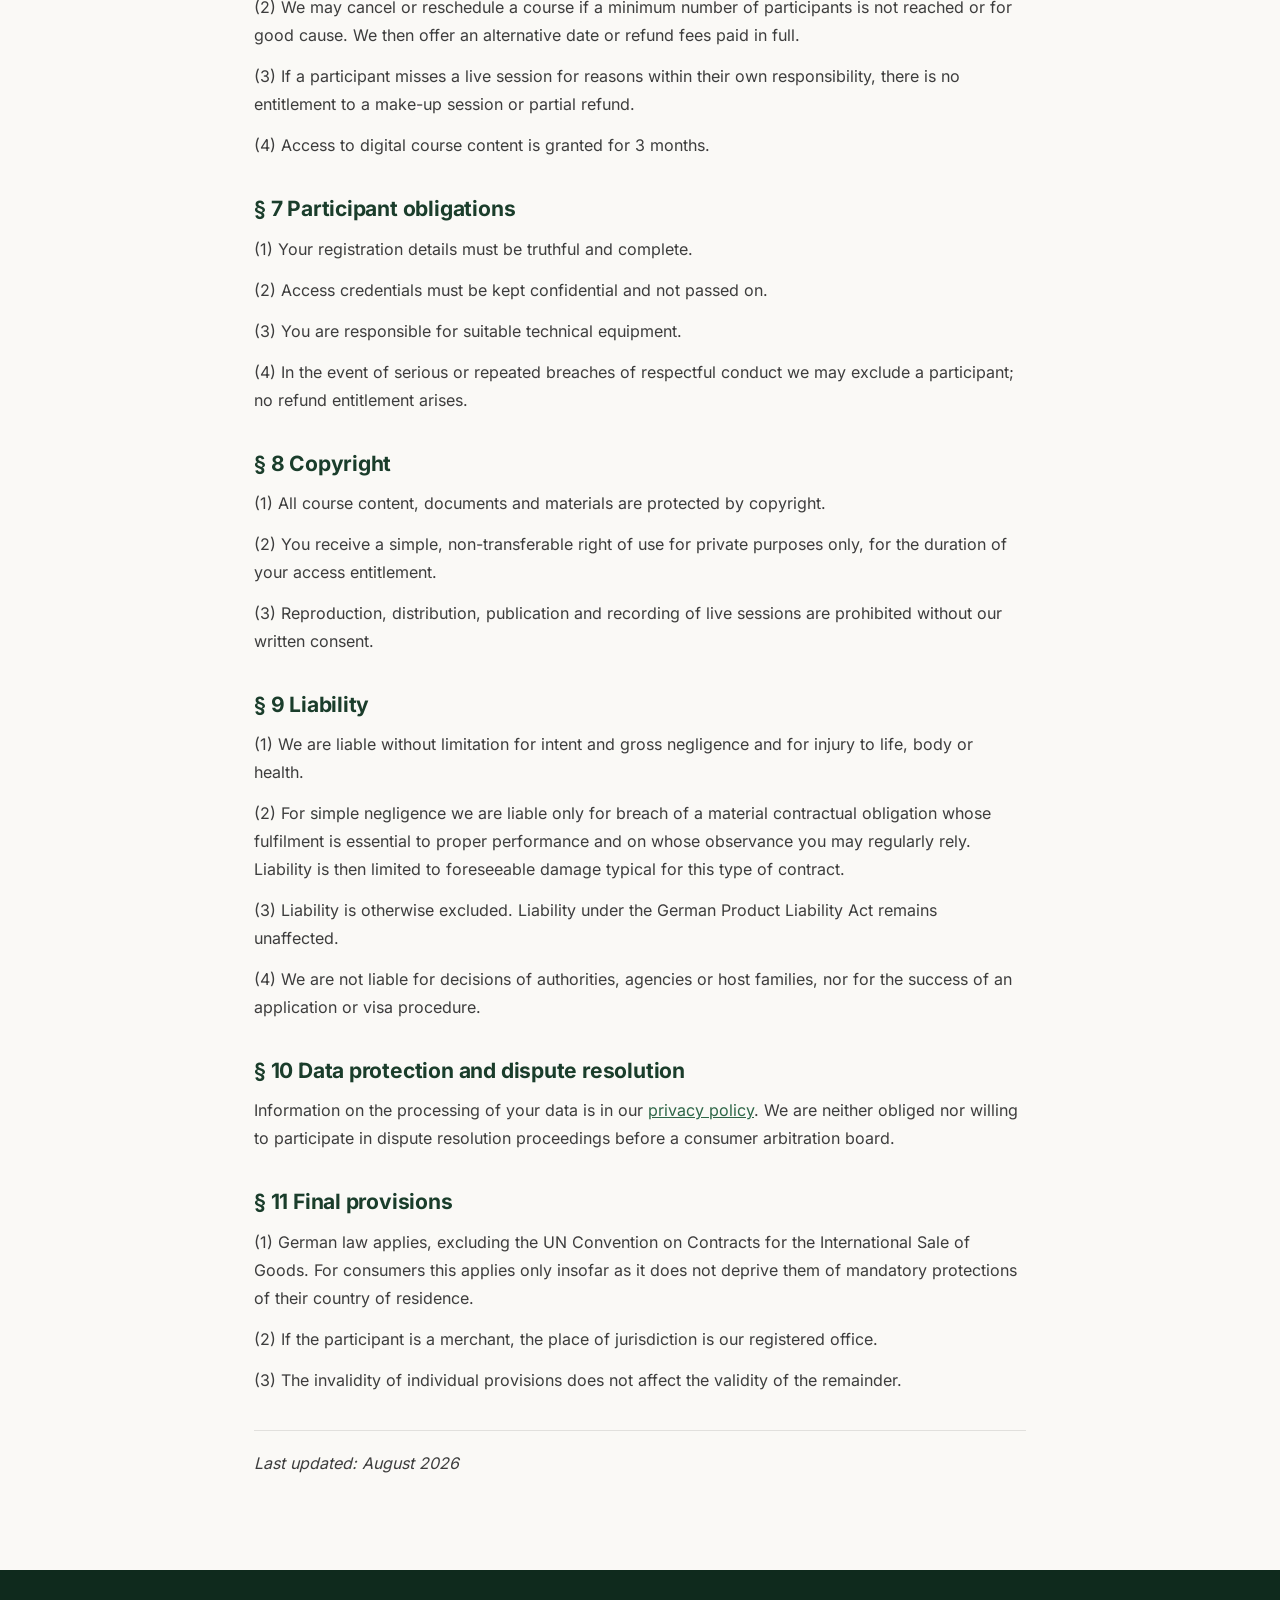
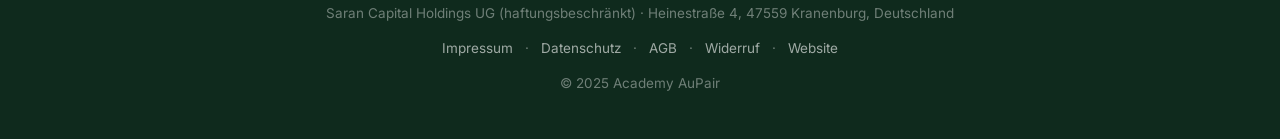
==== commit 5a12e033: "Update agb.html" ====
--- a/agb.html
+++ b/agb.html
@@ -110,7 +110,7 @@
 <p>(3) The contract languages are German and English.</p>
 
 <h2>&sect; 4 Prices and payment</h2>
-<p>(1) The prices stated at the time of booking apply, <strong>[including / plus]</strong> statutory VAT.</p>
+<p>(1) The prices stated at the time of booking apply, excluding statutory VAT.</p>
 <p>(2) Payment is processed via Stripe (Stripe Payments Europe Ltd., Dublin, Ireland).</p>
 <p>(3) The fee is payable in full on conclusion of contract. Access is granted after payment is received.</p>
 
